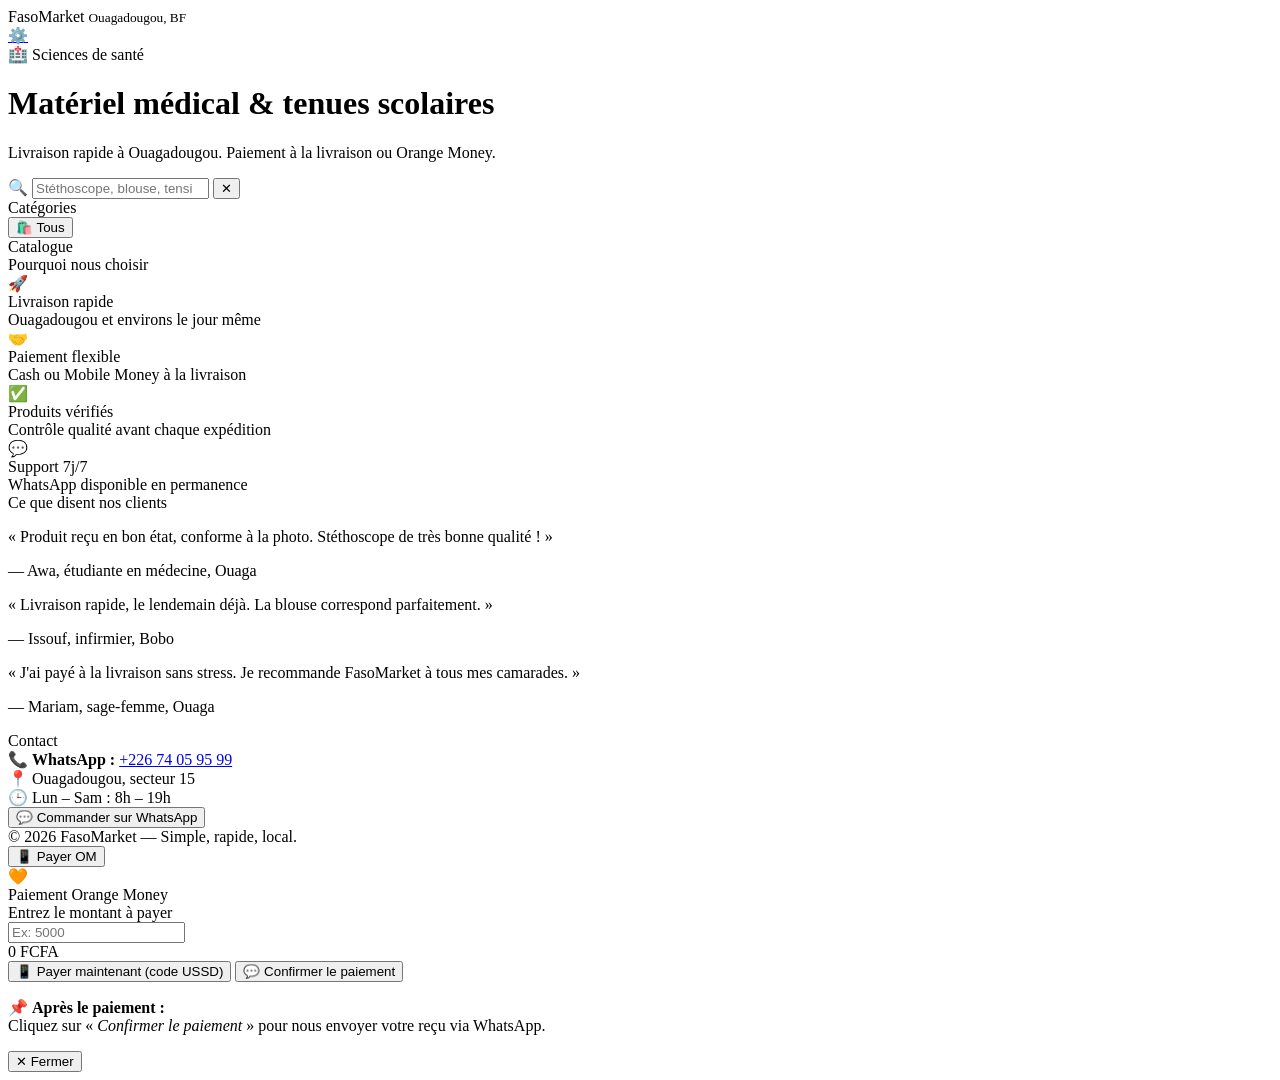
==== index.html @ 6df0088e "Rename fasomarket-new_index.html to index.html" ====
<!DOCTYPE html>
<html lang="fr">
<head>
  <meta charset="UTF-8">
  <meta name="viewport" content="width=device-width, initial-scale=1.0, viewport-fit=cover">
  <meta name="theme-color" content="#0f2d6e">
  <meta name="description" content="FasoMarket — Matériel médical et tenues scolaires pour étudiants en sciences de santé, Ouagadougou.">
  <title>FasoMarket</title>
  <link rel="preconnect" href="https://fonts.googleapis.com">
  <link rel="preconnect" href="https://fonts.gstatic.com" crossorigin>
  <link href="https://fonts.googleapis.com/css2?family=Sora:wght@400;600;700;800&family=DM+Sans:ital,wght@0,400;0,500;1,400&display=swap" rel="stylesheet">
  <link rel="stylesheet" href="css/style.css">
</head>
<body>

<!-- ── HEADER ── -->
<header>
  <div class="logo">
    Faso<span>Market</span>
    <small>Ouagadougou, BF</small>
  </div>
  <div class="header-actions">
    <a class="btn-icon" href="admin.html" title="Administration" aria-label="Administration">⚙️</a>
  </div>
</header>

<!-- ── HERO + RECHERCHE ── -->
<div class="hero">
  <div class="hero-badge">🏥 Sciences de santé</div>
  <h1>Matériel médical &amp; tenues scolaires</h1>
  <p>Livraison rapide à Ouagadougou. Paiement à la livraison ou Orange Money.</p>
  <div class="search-wrap">
    <span class="search-icon">🔍</span>
    <input class="search-input" type="search" id="searchInput"
           placeholder="Stéthoscope, blouse, tensiomètre…"
           autocomplete="off" oninput="filterProducts(this.value)">
    <button class="search-clear" id="searchClear" onclick="clearSearch()">✕</button>
  </div>
  <div class="search-count" id="searchCount"></div>
</div>

<!-- ── CATÉGORIES ── -->
<div class="categories-section">
  <div class="section-title">Catégories</div>
  <div class="cat-scroll" id="catScroll">
    <button class="cat-chip active" data-cat="all" onclick="filterByCategory('all', this)">
      <span class="cat-emoji">🛍️</span> Tous
    </button>
  </div>
</div>

<!-- ── PRODUITS ── -->
<div class="products-section">
  <div class="products-header">
    <div class="section-title" style="margin-bottom:0">Catalogue</div>
    <span class="products-count" id="productsCount"></span>
  </div>
  <div class="product-grid" id="productGrid">
    <!-- Squelettes de chargement -->
    <div class="skeleton-card"><div class="skeleton skeleton-img"></div><div class="skeleton skeleton-line"></div><div class="skeleton skeleton-line short"></div><div class="skeleton skeleton-line price"></div></div>
    <div class="skeleton-card"><div class="skeleton skeleton-img"></div><div class="skeleton skeleton-line"></div><div class="skeleton skeleton-line short"></div><div class="skeleton skeleton-line price"></div></div>
    <div class="skeleton-card"><div class="skeleton skeleton-img"></div><div class="skeleton skeleton-line"></div><div class="skeleton skeleton-line short"></div><div class="skeleton skeleton-line price"></div></div>
    <div class="skeleton-card"><div class="skeleton skeleton-img"></div><div class="skeleton skeleton-line"></div><div class="skeleton skeleton-line short"></div><div class="skeleton skeleton-line price"></div></div>
  </div>
</div>

<!-- ── POURQUOI NOUS ── -->
<div class="marketing-section">
  <div class="section-title">Pourquoi nous choisir</div>
  <div class="why-grid">
    <div class="why-card">
      <span class="why-icon">🚀</span>
      <div class="why-title">Livraison rapide</div>
      <div class="why-desc">Ouagadougou et environs le jour même</div>
    </div>
    <div class="why-card">
      <span class="why-icon">🤝</span>
      <div class="why-title">Paiement flexible</div>
      <div class="why-desc">Cash ou Mobile Money à la livraison</div>
    </div>
    <div class="why-card">
      <span class="why-icon">✅</span>
      <div class="why-title">Produits vérifiés</div>
      <div class="why-desc">Contrôle qualité avant chaque expédition</div>
    </div>
    <div class="why-card">
      <span class="why-icon">💬</span>
      <div class="why-title">Support 7j/7</div>
      <div class="why-desc">WhatsApp disponible en permanence</div>
    </div>
  </div>
</div>

<!-- ── TÉMOIGNAGES ── -->
<div class="marketing-section">
  <div class="section-title">Ce que disent nos clients</div>
  <div class="testimonials-list">
    <div class="testi-card">
      <p class="testi-text">« Produit reçu en bon état, conforme à la photo. Stéthoscope de très bonne qualité ! »</p>
      <p class="testi-author">— Awa, étudiante en médecine, Ouaga</p>
    </div>
    <div class="testi-card">
      <p class="testi-text">« Livraison rapide, le lendemain déjà. La blouse correspond parfaitement. »</p>
      <p class="testi-author">— Issouf, infirmier, Bobo</p>
    </div>
    <div class="testi-card">
      <p class="testi-text">« J'ai payé à la livraison sans stress. Je recommande FasoMarket à tous mes camarades. »</p>
      <p class="testi-author">— Mariam, sage-femme, Ouaga</p>
    </div>
  </div>
</div>

<!-- ── CONTACT ── -->
<div class="marketing-section">
  <div class="section-title">Contact</div>
  <div class="contact-card">
    <div class="contact-row">
      <span class="ico">📞</span>
      <span><strong>WhatsApp : </strong><a href="https://wa.me/22674059599" target="_blank" id="waContactLink">+226 74 05 95 99</a></span>
    </div>
    <div class="contact-row">
      <span class="ico">📍</span>
      <span>Ouagadougou, secteur 15</span>
    </div>
    <div class="contact-row">
      <span class="ico">🕒</span>
      <span>Lun – Sam : 8h – 19h</span>
    </div>
    <button class="btn-wa-main" onclick="openWhatsApp('Bonjour FasoMarket, je souhaite passer une commande.')">
      💬 Commander sur WhatsApp
    </button>
  </div>
</div>

<footer>© 2026 FasoMarket — Simple, rapide, local.</footer>

<!-- ── LANGUETTE ORANGE MONEY ── -->
<button class="om-tab" onclick="ouvrirPaiementOM(null)" aria-label="Paiement Orange Money">
  <span class="om-icon">📱</span>
  Payer OM
</button>

<!-- ═══════════════════════════ MODAL PRODUIT ═══════════════════════════ -->
<div class="modal-overlay" id="modalProduit" onclick="closeModalProduct(event)">
  <div class="modal-sheet" id="modalProduitSheet">
    <div class="sheet-handle"></div>
    <div id="modalProduitContent"></div>
  </div>
</div>

<!-- ═══════════════════════════ MODAL ORANGE MONEY ═══════════════════════ -->
<div class="modal-overlay" id="modalOM" onclick="closeModalOM(event)">
  <div class="modal-sheet">
    <div class="sheet-handle"></div>
    <div class="om-modal-header">
      <div class="om-heart">🧡</div>
      <div class="om-modal-title">Paiement Orange Money</div>
      <div class="om-modal-sub">Entrez le montant à payer</div>
    </div>
    <div class="om-input-wrap" id="omInputWrap">
      <input class="input-field" type="number" id="omManualAmount"
             placeholder="Ex: 5000"
             oninput="updateOmAmount(this.value)">
    </div>
    <div class="om-amount-big" id="omAmountDisplay">0 FCFA</div>
    <div class="modal-actions" style="gap:12px">
      <button class="btn-om-orange" onclick="lancerUSSD()">
        📱 Payer maintenant (code USSD)
      </button>
      <button class="btn-om-green" onclick="envoiWhatsAppOM()">
        💬 Confirmer le paiement
      </button>
      <div class="om-note-box">
        <p>📌 <strong>Après le paiement :</strong><br>
        Cliquez sur « <em>Confirmer le paiement</em> » pour nous envoyer votre reçu via WhatsApp.</p>
      </div>
      <button class="btn-om-close" onclick="closeModal('modalOM')">✕ Fermer</button>
    </div>
  </div>
</div>

<!-- TOAST -->
<div class="toast" id="toast"></div>

<script src="js/app.js"></script>
</body>
</html>
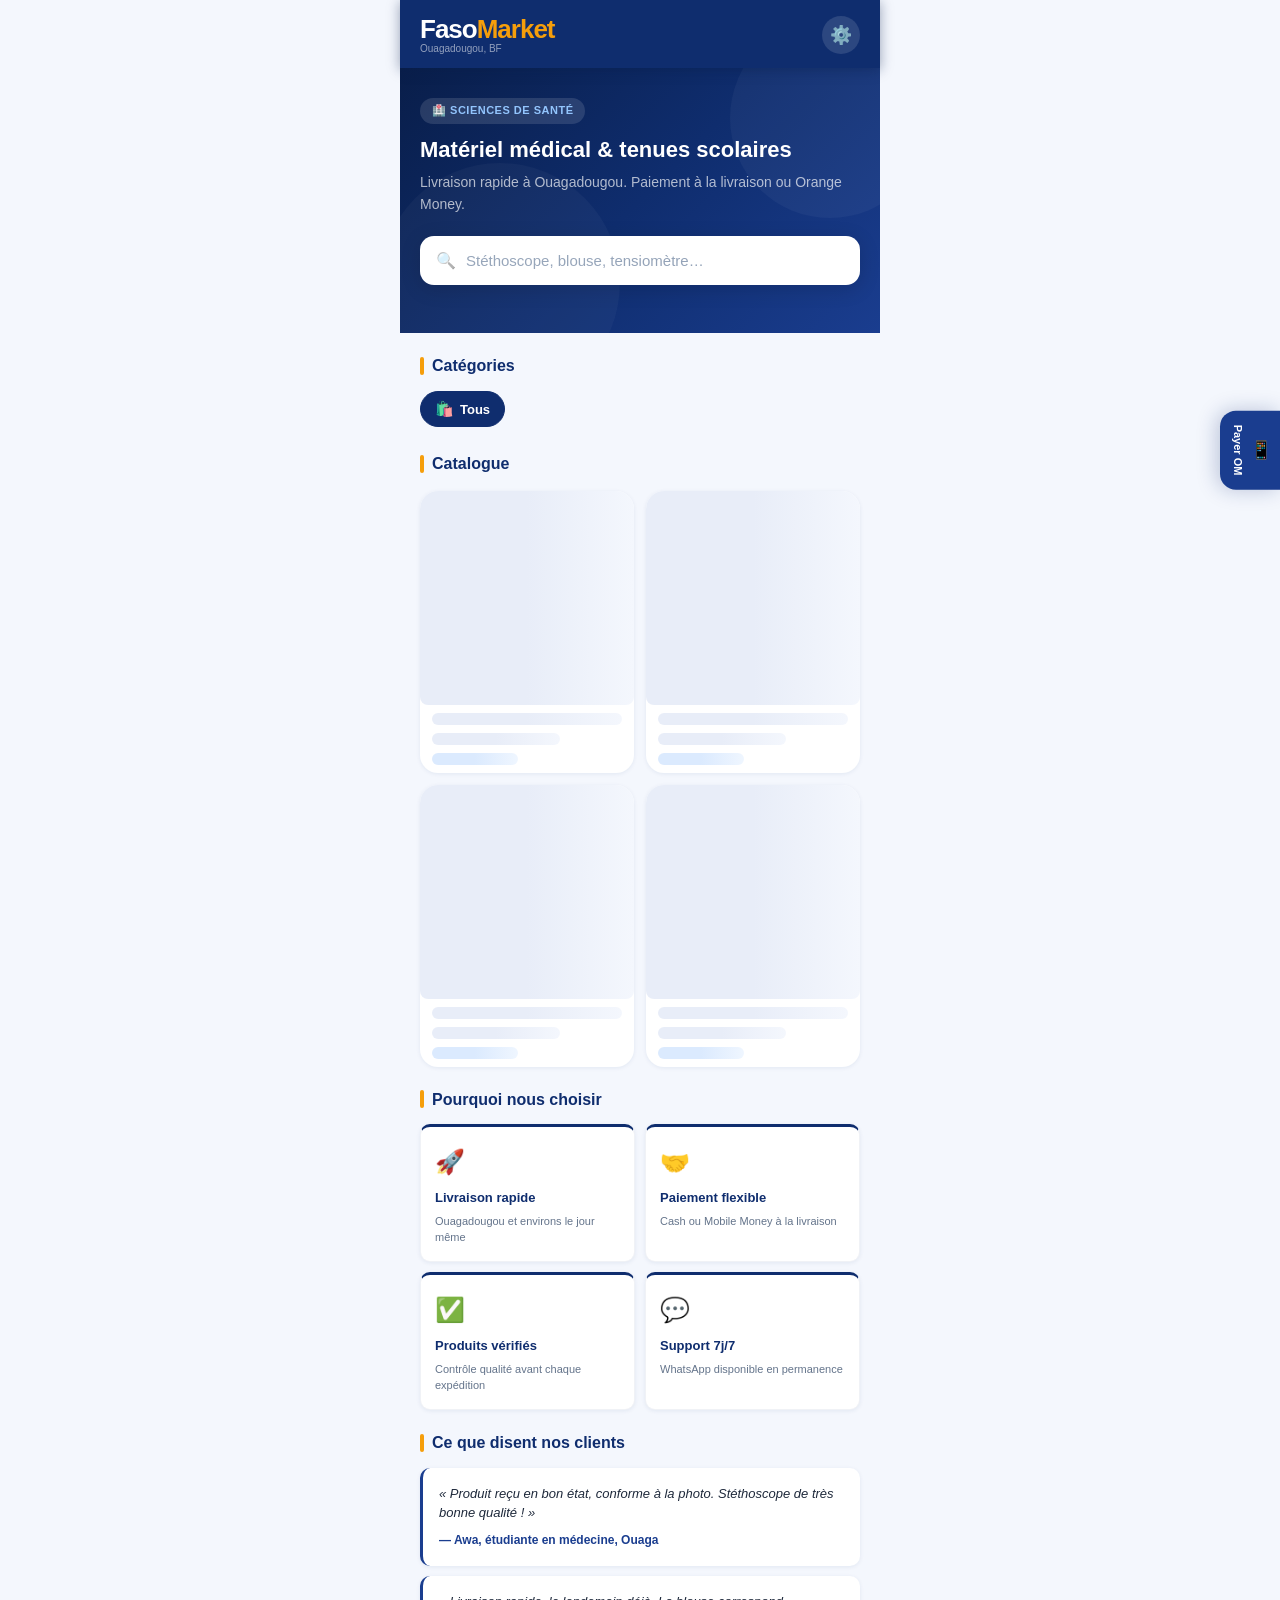
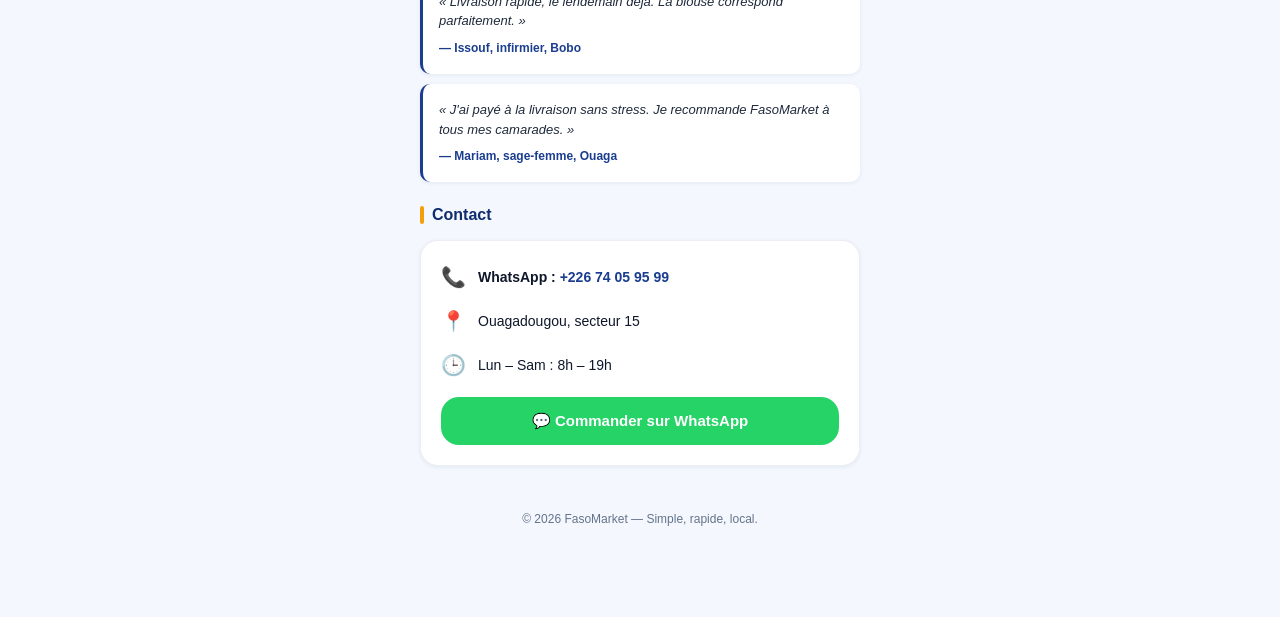
==== commit fbc118d2: "Fix stylesheet link to use css_style.css" ====
--- a/index.html
+++ b/index.html
@@ -9,7 +9,7 @@
   <link rel="preconnect" href="https://fonts.googleapis.com">
   <link rel="preconnect" href="https://fonts.gstatic.com" crossorigin>
   <link href="https://fonts.googleapis.com/css2?family=Sora:wght@400;600;700;800&family=DM+Sans:ital,wght@0,400;0,500;1,400&display=swap" rel="stylesheet">
-  <link rel="stylesheet" href="css/style.css">
+  <link rel="stylesheet" href="css_style.css">
 </head>
 <body>
 
--- a/css_style.css
+++ b/css_style.css
@@ -0,0 +1,779 @@
+/* ═══════════════════════════════════════════════════════════
+   FasoMarket — style.css  (Architecture statique GitHub/Netlify)
+   ═══════════════════════════════════════════════════════════ */
+
+*, *::before, *::after { box-sizing: border-box; margin: 0; padding: 0; }
+
+:root {
+  --navy:        #0f2d6e;
+  --navy-dark:   #091e4a;
+  --navy-mid:    #1a3d8f;
+  --navy-light:  #e8edf8;
+  --navy-xlight: #f4f7fd;
+  --accent:      #2563eb;
+  --accent-dark: #1d4ed8;
+  --accent-light:#dbeafe;
+  --gold:        #f59e0b;
+  --gold-light:  #fef3c7;
+  --gold-dark:   #92400e;
+  --red:         #dc2626;
+  --dark:        #0f172a;
+  --dark2:       #1e293b;
+  --gray:        #64748b;
+  --gray-light:  #e2e8f0;
+  --white:       #ffffff;
+  --light:       #f8fafc;
+  --green:       #059669;
+  --green-dark:  #047857;
+  --shadow-sm:   0 1px 4px rgba(15,45,110,0.08);
+  --shadow:      0 4px 20px rgba(15,45,110,0.12);
+  --shadow-lg:   0 12px 40px rgba(15,45,110,0.18);
+  --radius:      18px;
+  --radius-sm:   10px;
+  --font:        'Sora', sans-serif;
+  --font-body:   'DM Sans', sans-serif;
+}
+
+html { scroll-behavior: smooth; }
+
+body {
+  font-family: var(--font-body);
+  background: var(--navy-xlight);
+  color: var(--dark);
+  line-height: 1.6;
+  max-width: 480px;
+  margin: 0 auto;
+  padding: 0 0 80px;
+  overflow-x: hidden;
+}
+
+img { max-width: 100%; height: auto; display: block; }
+
+/* ── HEADER ── */
+header {
+  background: var(--navy);
+  padding: 16px 20px 14px;
+  display: flex;
+  align-items: center;
+  justify-content: space-between;
+  position: sticky;
+  top: 0;
+  z-index: 100;
+  box-shadow: 0 2px 12px rgba(9,30,74,0.4);
+}
+
+.logo {
+  font-family: var(--font);
+  font-size: 26px;
+  font-weight: 800;
+  color: var(--white);
+  letter-spacing: -1px;
+  cursor: pointer;
+  user-select: none;
+  line-height: 1;
+  text-decoration: none;
+}
+.logo span { color: var(--gold); }
+.logo small {
+  display: block;
+  font-size: 10px;
+  font-weight: 400;
+  font-family: var(--font-body);
+  color: rgba(255,255,255,0.55);
+  letter-spacing: 0;
+  margin-top: 2px;
+}
+
+.header-actions { display: flex; gap: 8px; align-items: center; }
+
+.btn-icon {
+  width: 38px; height: 38px;
+  border-radius: 50%;
+  border: none;
+  background: rgba(255,255,255,0.12);
+  display: flex; align-items: center; justify-content: center;
+  cursor: pointer;
+  font-size: 18px;
+  transition: background 0.2s;
+  -webkit-tap-highlight-color: transparent;
+  text-decoration: none;
+}
+.btn-icon:active { background: rgba(255,255,255,0.22); }
+
+/* ── HERO BANNER ── */
+.hero {
+  background: linear-gradient(135deg, var(--navy-dark) 0%, var(--navy) 50%, var(--navy-mid) 100%);
+  padding: 28px 20px 24px;
+  position: relative;
+  overflow: hidden;
+}
+.hero::before {
+  content: '';
+  position: absolute;
+  top: -50px; right: -50px;
+  width: 200px; height: 200px;
+  background: rgba(255,255,255,0.04);
+  border-radius: 50%;
+}
+.hero::after {
+  content: '';
+  position: absolute;
+  bottom: -70px; left: -20px;
+  width: 240px; height: 240px;
+  background: rgba(255,255,255,0.03);
+  border-radius: 50%;
+}
+.hero-badge {
+  display: inline-flex;
+  align-items: center;
+  gap: 6px;
+  background: rgba(255,255,255,0.12);
+  color: #93c5fd;
+  font-family: var(--font);
+  font-size: 11px;
+  font-weight: 600;
+  padding: 4px 12px;
+  border-radius: 20px;
+  margin-bottom: 12px;
+  letter-spacing: 0.5px;
+  text-transform: uppercase;
+}
+.hero h1 {
+  font-family: var(--font);
+  font-size: 22px;
+  font-weight: 800;
+  color: var(--white);
+  line-height: 1.25;
+  margin-bottom: 8px;
+}
+.hero p {
+  font-size: 14px;
+  color: rgba(255,255,255,0.68);
+  margin-bottom: 20px;
+}
+
+/* ── RECHERCHE ── */
+.search-wrap {
+  background: var(--white);
+  border-radius: 14px;
+  display: flex;
+  align-items: center;
+  padding: 12px 16px;
+  gap: 10px;
+  box-shadow: 0 4px 20px rgba(0,0,0,0.15);
+  transition: box-shadow 0.2s;
+}
+.search-wrap:focus-within { box-shadow: 0 4px 24px rgba(0,0,0,0.22); }
+.search-icon { font-size: 16px; opacity: 0.5; flex-shrink: 0; }
+.search-input {
+  flex: 1;
+  border: none;
+  outline: none;
+  background: transparent;
+  font-size: 15px;
+  font-family: var(--font-body);
+  color: var(--dark);
+}
+.search-input::placeholder { color: #94a3b8; }
+.search-clear {
+  background: var(--gray-light);
+  border: none;
+  border-radius: 50%;
+  width: 26px; height: 26px;
+  font-size: 12px;
+  cursor: pointer;
+  display: none;
+  align-items: center;
+  justify-content: center;
+  color: var(--gray);
+}
+.search-clear.show { display: flex; }
+.search-count {
+  font-size: 12px;
+  color: rgba(255,255,255,0.65);
+  margin-top: 8px;
+  min-height: 16px;
+  text-align: right;
+}
+
+/* ── CATÉGORIES ── */
+.categories-section { padding: 20px 20px 0; }
+.section-title {
+  font-family: var(--font);
+  font-size: 16px;
+  font-weight: 700;
+  color: var(--navy);
+  margin-bottom: 12px;
+  display: flex;
+  align-items: center;
+  gap: 8px;
+}
+.section-title::before {
+  content: '';
+  width: 4px; height: 18px;
+  background: var(--gold);
+  border-radius: 2px;
+  display: block;
+}
+
+.cat-scroll {
+  display: flex;
+  gap: 8px;
+  overflow-x: auto;
+  padding-bottom: 4px;
+  scrollbar-width: none;
+}
+.cat-scroll::-webkit-scrollbar { display: none; }
+
+.cat-chip {
+  flex-shrink: 0;
+  display: flex;
+  align-items: center;
+  gap: 6px;
+  padding: 8px 14px;
+  border-radius: 30px;
+  border: 1.5px solid var(--gray-light);
+  background: var(--white);
+  font-family: var(--font);
+  font-size: 13px;
+  font-weight: 600;
+  color: var(--gray);
+  cursor: pointer;
+  transition: all 0.2s;
+  white-space: nowrap;
+  -webkit-tap-highlight-color: transparent;
+}
+.cat-chip:active { transform: scale(0.96); }
+.cat-chip.active {
+  background: var(--navy);
+  border-color: var(--navy);
+  color: white;
+}
+.cat-chip .cat-emoji { font-size: 15px; }
+
+/* ── GRILLE PRODUITS ── */
+.products-section { padding: 20px; }
+.products-header {
+  display: flex;
+  align-items: center;
+  justify-content: space-between;
+  margin-bottom: 14px;
+}
+.products-count {
+  font-size: 12px;
+  color: var(--gray);
+  font-family: var(--font);
+}
+
+.product-grid {
+  display: grid;
+  grid-template-columns: 1fr 1fr;
+  gap: 12px;
+}
+
+.product-card {
+  background: var(--white);
+  border-radius: var(--radius);
+  overflow: hidden;
+  box-shadow: var(--shadow-sm);
+  display: flex;
+  flex-direction: column;
+  cursor: pointer;
+  transition: transform 0.2s, box-shadow 0.2s;
+  -webkit-tap-highlight-color: transparent;
+  border: 1px solid rgba(15,45,110,0.06);
+}
+.product-card:active {
+  transform: scale(0.97);
+  box-shadow: var(--shadow);
+}
+
+.product-img-wrap {
+  width: 100%;
+  aspect-ratio: 1/1;
+  overflow: hidden;
+  background: var(--navy-xlight);
+  display: flex;
+  align-items: center;
+  justify-content: center;
+  position: relative;
+}
+.product-img-wrap img {
+  width: 100%; height: 100%;
+  object-fit: cover;
+  transition: transform 0.3s;
+}
+.product-card:active .product-img-wrap img { transform: scale(1.03); }
+.product-emoji { font-size: 52px; }
+
+.product-badge {
+  position: absolute;
+  top: 8px; left: 8px;
+  background: var(--gold);
+  color: white;
+  font-family: var(--font);
+  font-size: 9px;
+  font-weight: 700;
+  padding: 3px 8px;
+  border-radius: 20px;
+  letter-spacing: 0.3px;
+  text-transform: uppercase;
+}
+.product-badge.new { background: var(--navy-mid); }
+
+.product-info { padding: 11px 12px 14px; display: flex; flex-direction: column; flex-grow: 1; gap: 3px; }
+.product-cat {
+  font-size: 10px;
+  font-family: var(--font);
+  font-weight: 600;
+  color: var(--gray);
+  text-transform: uppercase;
+  letter-spacing: 0.5px;
+}
+.product-name {
+  font-family: var(--font);
+  font-weight: 700;
+  font-size: 13px;
+  line-height: 1.3;
+  color: var(--dark);
+}
+.product-desc {
+  font-size: 11px;
+  color: var(--gray);
+  flex-grow: 1;
+  margin-bottom: 8px;
+  line-height: 1.4;
+  display: -webkit-box;
+  -webkit-line-clamp: 2;
+  -webkit-box-orient: vertical;
+  overflow: hidden;
+}
+.product-footer { display: flex; align-items: center; justify-content: space-between; }
+.product-price {
+  color: var(--navy);
+  font-family: var(--font);
+  font-size: 14px;
+  font-weight: 800;
+}
+.btn-add {
+  width: 30px; height: 30px;
+  border-radius: 50%;
+  background: var(--navy);
+  border: none;
+  color: white;
+  font-size: 18px;
+  display: flex;
+  align-items: center;
+  justify-content: center;
+  cursor: pointer;
+  flex-shrink: 0;
+  transition: background 0.2s, transform 0.15s;
+}
+.btn-add:active { background: var(--navy-dark); transform: scale(0.9); }
+
+.no-results {
+  grid-column: 1 / -1;
+  text-align: center;
+  padding: 48px 20px;
+  color: var(--gray);
+}
+.no-results .ico { font-size: 48px; margin-bottom: 12px; }
+.no-results p { font-size: 14px; }
+
+/* ── SECTIONS MARKETING ── */
+.marketing-section { padding: 0 20px 20px; }
+
+.why-grid {
+  display: grid;
+  grid-template-columns: 1fr 1fr;
+  gap: 10px;
+}
+.why-card {
+  background: var(--white);
+  border-radius: var(--radius-sm);
+  padding: 16px 14px;
+  box-shadow: var(--shadow-sm);
+  display: flex;
+  flex-direction: column;
+  gap: 6px;
+  border: 1px solid rgba(15,45,110,0.06);
+  border-top: 3px solid var(--navy);
+}
+.why-icon { font-size: 24px; }
+.why-title { font-family: var(--font); font-size: 13px; font-weight: 700; color: var(--navy); }
+.why-desc { font-size: 11px; color: var(--gray); line-height: 1.4; }
+
+.testimonials-list { display: flex; flex-direction: column; gap: 10px; }
+.testi-card {
+  background: var(--white);
+  border-radius: var(--radius-sm);
+  padding: 16px;
+  box-shadow: var(--shadow-sm);
+  border-left: 3px solid var(--navy-mid);
+}
+.testi-text { font-style: italic; color: var(--dark2); font-size: 13px; margin-bottom: 8px; line-height: 1.5; }
+.testi-author { font-family: var(--font); font-size: 12px; font-weight: 700; color: var(--navy-mid); }
+
+.contact-card {
+  background: var(--white);
+  border-radius: var(--radius);
+  padding: 20px;
+  box-shadow: var(--shadow-sm);
+  display: flex;
+  flex-direction: column;
+  gap: 12px;
+  border: 1px solid rgba(15,45,110,0.08);
+}
+.contact-row {
+  display: flex;
+  align-items: center;
+  gap: 12px;
+  font-size: 14px;
+}
+.contact-row .ico { font-size: 20px; flex-shrink: 0; }
+.contact-row a { color: var(--navy-mid); text-decoration: none; font-weight: 600; }
+
+.btn-wa-main {
+  display: flex;
+  align-items: center;
+  justify-content: center;
+  gap: 10px;
+  width: 100%;
+  padding: 15px;
+  background: #25D366;
+  color: white;
+  border: none;
+  border-radius: var(--radius);
+  font-family: var(--font);
+  font-size: 15px;
+  font-weight: 700;
+  cursor: pointer;
+  transition: opacity 0.2s;
+  margin-top: 4px;
+}
+.btn-wa-main:active { opacity: 0.85; }
+
+footer {
+  text-align: center;
+  padding: 24px 20px 8px;
+  font-size: 12px;
+  color: var(--gray);
+}
+
+/* ── LANGUETTE OM ── */
+.om-tab {
+  position: fixed;
+  right: 0;
+  top: 50%;
+  transform: translateY(-50%);
+  z-index: 200;
+  background: var(--navy-mid);
+  color: white;
+  font-family: var(--font);
+  font-weight: 700;
+  font-size: 11px;
+  padding: 14px 8px 14px 12px;
+  border-radius: 16px 0 0 16px;
+  cursor: pointer;
+  display: flex;
+  flex-direction: column;
+  align-items: center;
+  gap: 6px;
+  box-shadow: -3px 0 20px rgba(15,45,110,0.25);
+  transition: transform 0.2s;
+  border: none;
+  writing-mode: vertical-rl;
+  text-orientation: mixed;
+  -webkit-tap-highlight-color: transparent;
+}
+.om-tab:active { transform: translateY(-50%) scale(0.95); }
+.om-tab .om-icon { font-size: 18px; writing-mode: horizontal-tb; }
+
+/* ── MODALS ── */
+.modal-overlay {
+  display: none;
+  position: fixed; inset: 0; z-index: 1000;
+  background: rgba(9, 30, 74, 0.65);
+  justify-content: center;
+  align-items: flex-end;
+  backdrop-filter: blur(3px);
+}
+.modal-overlay.open { display: flex; }
+
+.modal-sheet {
+  background: var(--white);
+  border-radius: 28px 28px 0 0;
+  width: 100%;
+  max-width: 480px;
+  max-height: 90vh;
+  overflow-y: auto;
+  padding: 8px 24px 40px;
+  box-shadow: 0 -8px 40px rgba(9,30,74,0.25);
+  animation: slideUp 0.3s ease;
+}
+@keyframes slideUp {
+  from { transform: translateY(100%); }
+  to   { transform: translateY(0); }
+}
+
+.sheet-handle {
+  width: 36px; height: 4px;
+  background: var(--gray-light);
+  border-radius: 2px;
+  margin: 12px auto 20px;
+}
+
+/* ── MODAL PRODUIT ── */
+.modal-product-img {
+  width: 100%;
+  aspect-ratio: 4/3;
+  object-fit: cover;
+  border-radius: var(--radius);
+  margin-bottom: 16px;
+  background: var(--navy-xlight);
+}
+.modal-product-emoji {
+  width: 100%; height: 180px;
+  display: flex; align-items: center; justify-content: center;
+  font-size: 80px;
+  background: var(--navy-xlight);
+  border-radius: var(--radius);
+  margin-bottom: 16px;
+}
+.modal-cat-badge {
+  display: inline-flex;
+  align-items: center;
+  gap: 4px;
+  background: var(--navy-light);
+  color: var(--navy);
+  font-family: var(--font);
+  font-size: 11px;
+  font-weight: 700;
+  padding: 4px 12px;
+  border-radius: 20px;
+  margin-bottom: 10px;
+  text-transform: uppercase;
+  letter-spacing: 0.5px;
+}
+.modal-product-name {
+  font-family: var(--font);
+  font-size: 20px;
+  font-weight: 800;
+  color: var(--dark);
+  margin-bottom: 6px;
+}
+.modal-product-price {
+  font-family: var(--font);
+  font-size: 24px;
+  font-weight: 800;
+  color: var(--navy);
+  margin-bottom: 12px;
+}
+.modal-product-desc {
+  font-size: 14px;
+  color: var(--gray);
+  line-height: 1.6;
+  margin-bottom: 20px;
+}
+.modal-actions { display: flex; flex-direction: column; gap: 10px; }
+
+.btn-primary-full {
+  width: 100%;
+  padding: 15px;
+  background: var(--navy);
+  color: white;
+  border: none;
+  border-radius: var(--radius);
+  font-family: var(--font);
+  font-size: 15px;
+  font-weight: 700;
+  cursor: pointer;
+  display: flex;
+  align-items: center;
+  justify-content: center;
+  gap: 8px;
+  transition: background 0.2s;
+}
+.btn-primary-full:active { background: var(--navy-dark); }
+
+.btn-om-full {
+  width: 100%;
+  padding: 15px;
+  background: var(--accent);
+  color: white;
+  border: none;
+  border-radius: var(--radius);
+  font-family: var(--font);
+  font-size: 15px;
+  font-weight: 700;
+  cursor: pointer;
+  display: flex;
+  align-items: center;
+  justify-content: center;
+  gap: 8px;
+  transition: background 0.2s;
+}
+.btn-om-full:active { background: var(--accent-dark); }
+
+/* ── MODAL ORANGE MONEY ── */
+.om-modal-header {
+  display: flex;
+  flex-direction: column;
+  align-items: center;
+  gap: 6px;
+  margin-bottom: 22px;
+}
+.om-heart { font-size: 36px; }
+.om-modal-title {
+  font-family: var(--font);
+  font-size: 22px;
+  font-weight: 800;
+  color: #ff7900;
+}
+.om-modal-sub {
+  font-size: 13px;
+  color: var(--gray);
+  margin-top: 2px;
+}
+.om-amount-big {
+  font-family: var(--font);
+  font-size: 36px;
+  font-weight: 800;
+  color: var(--navy);
+  text-align: center;
+  margin: 4px 0 20px;
+  min-height: 44px;
+}
+.om-input-wrap { margin-bottom: 16px; }
+.om-note-box {
+  background: #fff8f0;
+  border: 1px solid #fde0bb;
+  border-radius: var(--radius-sm);
+  padding: 12px 14px;
+  margin-top: 14px;
+}
+.om-note-box p {
+  font-size: 13px;
+  color: #92400e;
+  line-height: 1.5;
+}
+.om-note-box strong { color: #92400e; }
+.btn-om-orange {
+  width: 100%;
+  padding: 16px;
+  background: #ff7900;
+  color: white;
+  border: none;
+  border-radius: 50px;
+  font-family: var(--font);
+  font-size: 16px;
+  font-weight: 700;
+  cursor: pointer;
+  display: flex;
+  align-items: center;
+  justify-content: center;
+  gap: 10px;
+  transition: opacity 0.2s;
+  box-shadow: 0 4px 16px rgba(255,121,0,0.3);
+}
+.btn-om-orange:active { opacity: 0.85; }
+.btn-om-green {
+  width: 100%;
+  padding: 16px;
+  background: #25D366;
+  color: white;
+  border: none;
+  border-radius: 50px;
+  font-family: var(--font);
+  font-size: 16px;
+  font-weight: 700;
+  cursor: pointer;
+  display: flex;
+  align-items: center;
+  justify-content: center;
+  gap: 10px;
+  transition: opacity 0.2s;
+  box-shadow: 0 4px 16px rgba(37,211,102,0.3);
+}
+.btn-om-green:active { opacity: 0.85; }
+.btn-om-close {
+  width: 100%;
+  padding: 15px;
+  background: var(--gray-light);
+  color: var(--dark);
+  border: none;
+  border-radius: 50px;
+  font-family: var(--font);
+  font-size: 15px;
+  font-weight: 600;
+  cursor: pointer;
+  transition: background 0.2s;
+}
+.btn-om-close:active { background: #d1d9e6; }
+
+/* ── INPUT FIELD ── */
+.input-field {
+  width: 100%;
+  padding: 14px 16px;
+  border: 2px solid var(--gray-light);
+  border-radius: var(--radius-sm);
+  font-size: 16px;
+  font-family: var(--font-body);
+  color: var(--dark);
+  outline: none;
+  transition: border-color 0.2s;
+  background: var(--white);
+  text-align: center;
+}
+.input-field:focus { border-color: var(--navy); }
+
+/* ── LOADING SKELETON ── */
+.skeleton {
+  background: linear-gradient(90deg, var(--navy-light) 25%, var(--navy-xlight) 50%, var(--navy-light) 75%);
+  background-size: 200% 100%;
+  animation: shimmer 1.2s infinite;
+  border-radius: 8px;
+}
+@keyframes shimmer { to { background-position: -200% 0; } }
+.skeleton-card {
+  background: var(--white);
+  border-radius: var(--radius);
+  overflow: hidden;
+  box-shadow: var(--shadow-sm);
+}
+.skeleton-img { width: 100%; aspect-ratio: 1/1; }
+.skeleton-line { height: 12px; margin: 8px 12px; }
+.skeleton-line.short { width: 60%; }
+.skeleton-line.price {
+  width: 40%;
+  background: linear-gradient(90deg, var(--accent-light) 25%, #eff6ff 50%, var(--accent-light) 75%);
+  background-size: 200% 100%;
+  animation: shimmer 1.2s infinite;
+}
+
+/* ── TOAST ── */
+.toast {
+  position: fixed;
+  bottom: 90px;
+  left: 50%;
+  transform: translateX(-50%) translateY(60px);
+  background: var(--navy-dark);
+  color: white;
+  padding: 12px 20px;
+  border-radius: 30px;
+  font-family: var(--font);
+  font-size: 13px;
+  font-weight: 600;
+  z-index: 5000;
+  transition: transform 0.3s, opacity 0.3s;
+  opacity: 0;
+  pointer-events: none;
+  white-space: nowrap;
+  box-shadow: var(--shadow-lg);
+}
+.toast.show {
+  transform: translateX(-50%) translateY(0);
+  opacity: 1;
+}
+
+hr { border: none; border-top: 1px solid var(--gray-light); margin: 20px 0; }
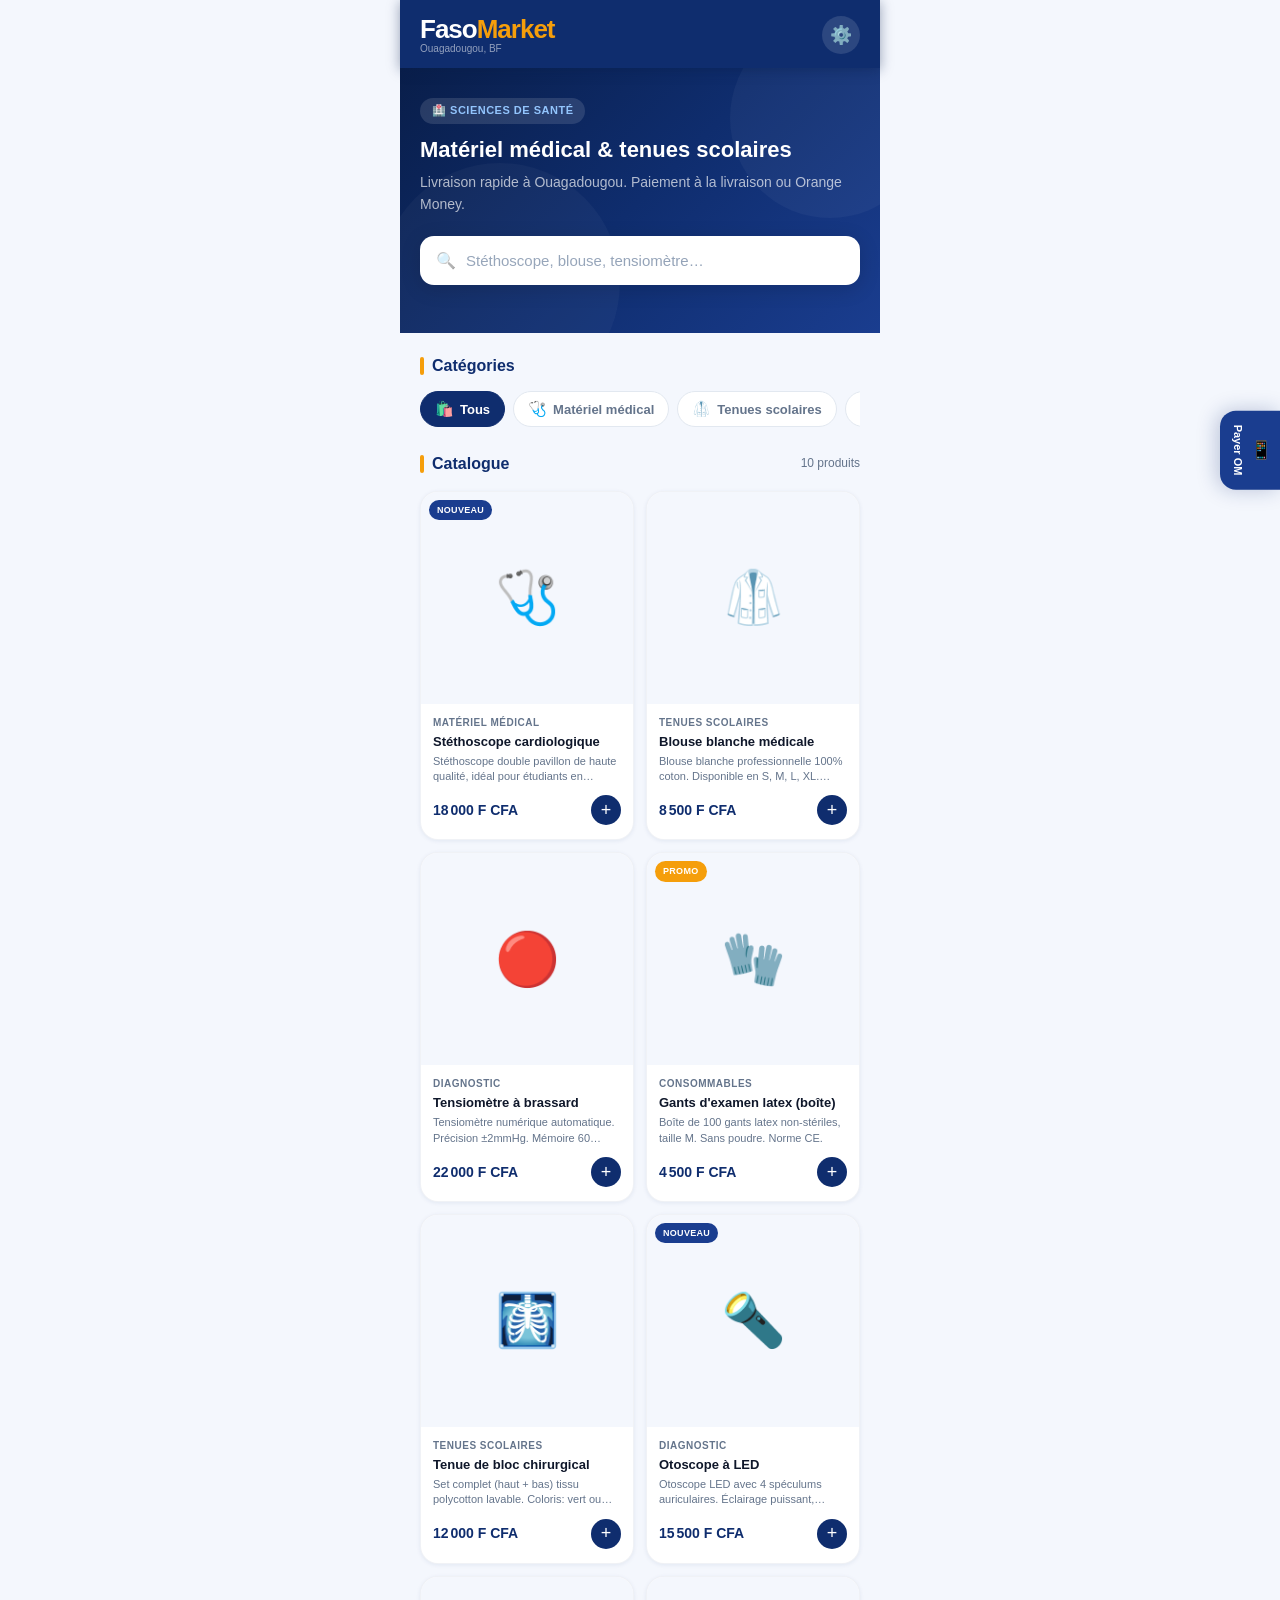
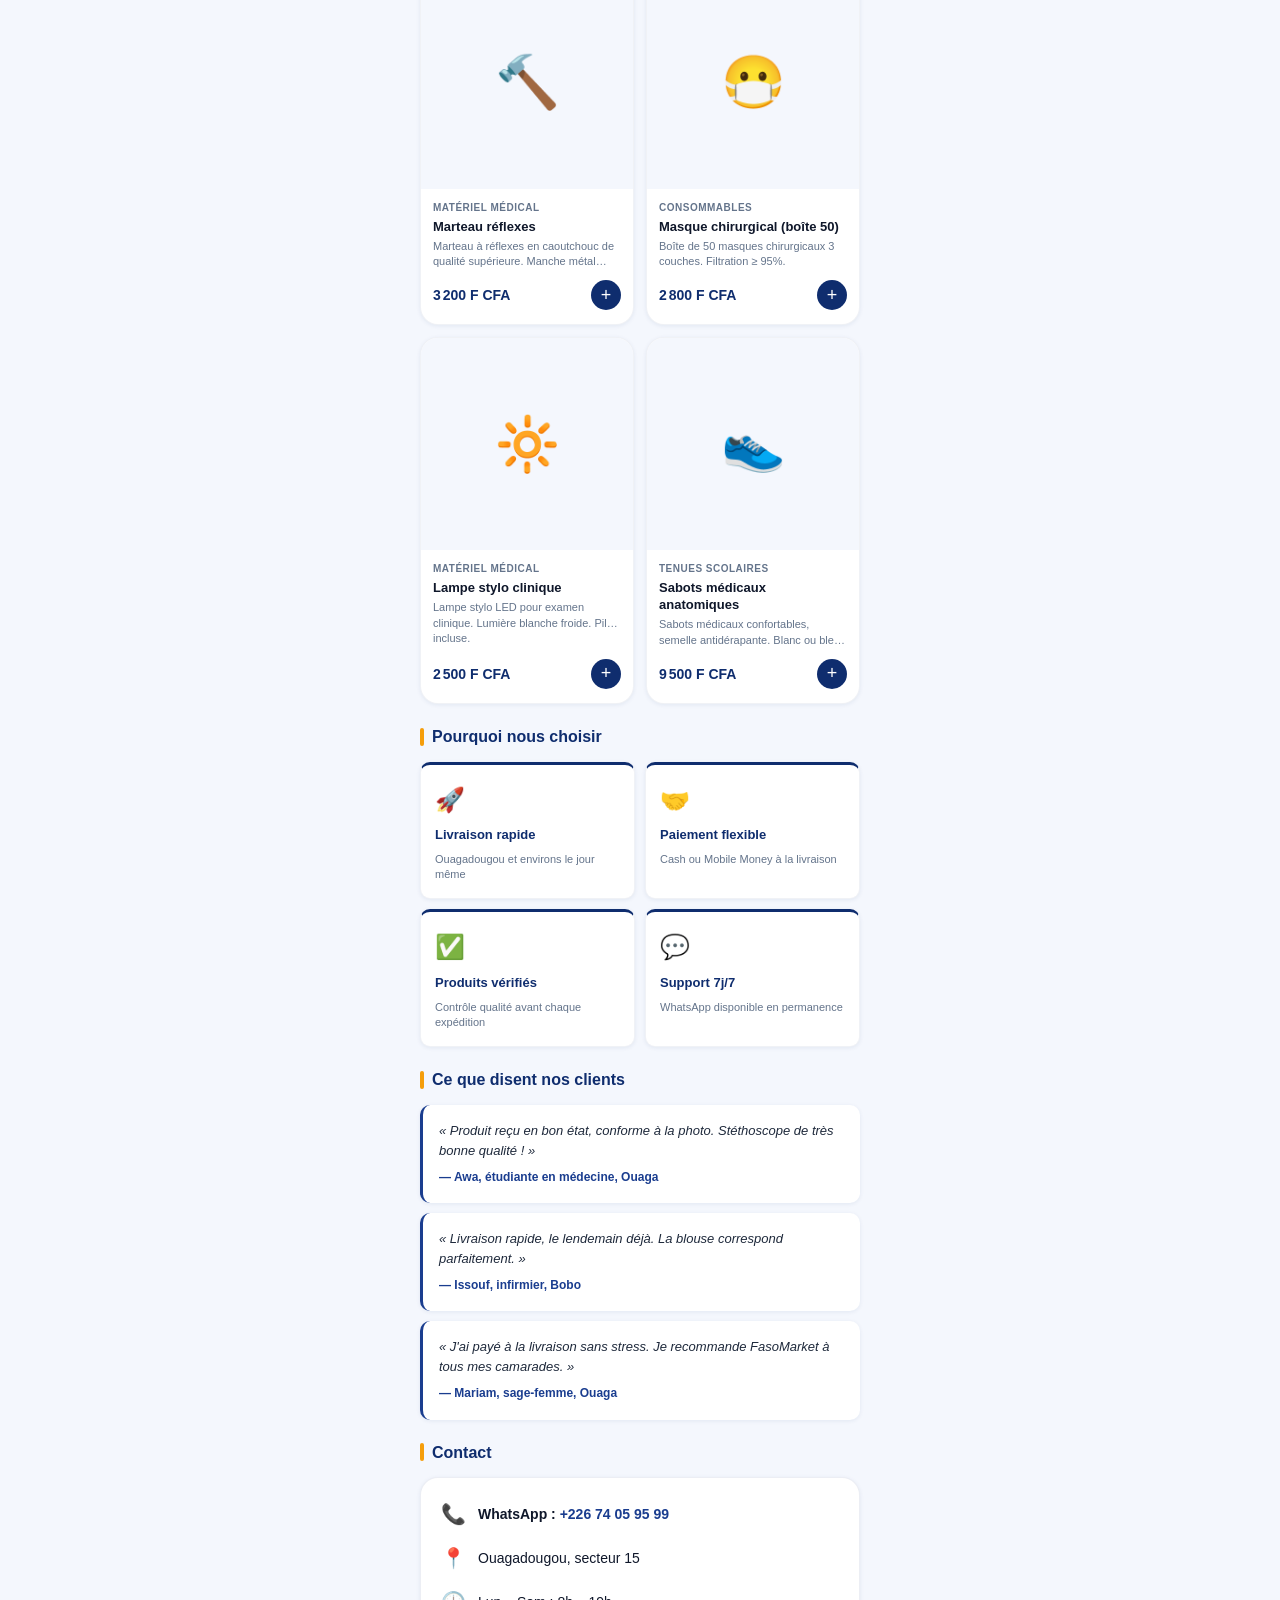
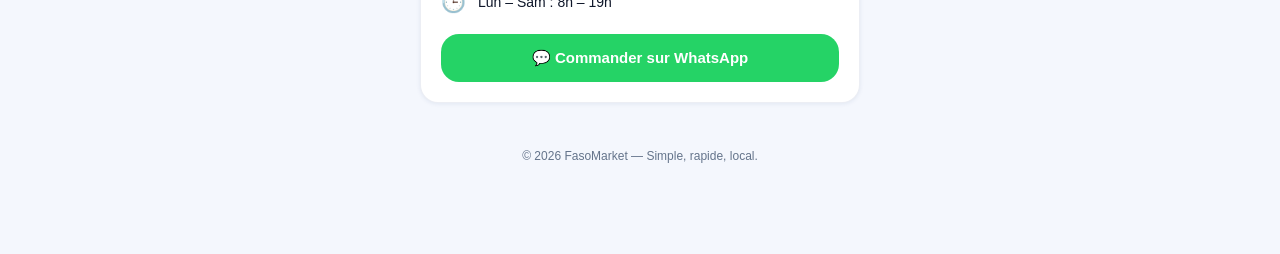
==== commit dfc5fc72: "Fix script source path in index.html" ====
--- a/index.html
+++ b/index.html
@@ -181,7 +181,6 @@
 
 <!-- TOAST -->
 <div class="toast" id="toast"></div>
-
-<script src="js/app.js"></script>
+   <script src="js_app.js"></script>
 </body>
 </html>
